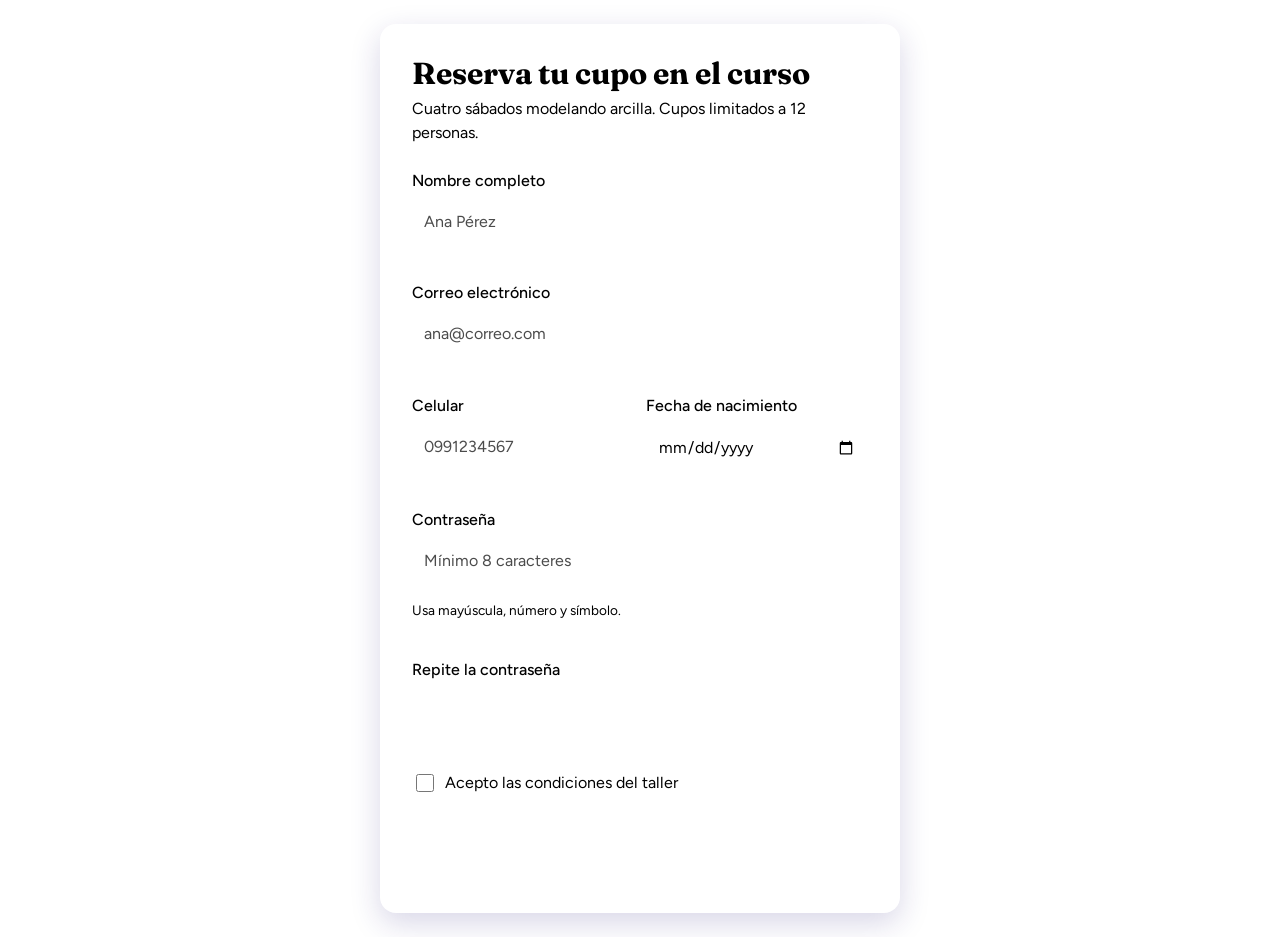
==== index.html @ e519cc18 "Cambio en html" ====
<!DOCTYPE html>
<html lang="es">
<head>
  <meta charset="UTF-8">
  <meta name="viewport" content="width=device-width, initial-scale=1">
  <title>Registro | Taller de Cerámica</title>
  <link rel="preconnect" href="https://fonts.googleapis.com">
  <link rel="preconnect" href="https://fonts.gstatic.com" crossorigin>
  <link href="https://fonts.googleapis.com/css2?family=Figtree:wght@400;500;700&family=Fraunces:opsz,wght@9..144,700&display=swap" rel="stylesheet">
  <link rel="stylesheet" href="style.css">
</head>
<body>
  <main class="card">
    <header>
      <h1>Reserva tu cupo en el curso</h1>
      <p>Cuatro sábados modelando arcilla. Cupos limitados a 12 personas.</p>
    </header>

    <form id="form" novalidate>
      <div class="field">
        <label for="nombre">Nombre completo</label>
        <input id="nombre" name="nombre" type="text" autocomplete="name" placeholder="Ana Pérez">
        <small class="error" aria-live="polite"></small>
      </div>

      <div class="field">
        <label for="correo">Correo electrónico</label>
        <input id="correo" name="correo" type="email" autocomplete="email" placeholder="ana@correo.com">
        <small class="error" aria-live="polite"></small>
      </div>

      <div class="row">
        <div class="field">
          <label for="telefono">Celular</label>
          <input id="telefono" name="telefono" type="tel" inputmode="numeric" placeholder="0991234567">
          <small class="error" aria-live="polite"></small>
        </div>
        <div class="field">
          <label for="nacimiento">Fecha de nacimiento</label>
          <input id="nacimiento" name="nacimiento" type="date">
          <small class="error" aria-live="polite"></small>
        </div>
      </div>

      <div class="field">
        <label for="clave">Contraseña</label>
        <input id="clave" name="clave" type="password" autocomplete="new-password" placeholder="Mínimo 8 caracteres">
        <div class="meter" aria-hidden="true"><span id="meter-bar"></span></div>
        <small class="hint" id="meter-text">Usa mayúscula, número y símbolo.</small>
        <small class="error" aria-live="polite"></small>
      </div>

      <div class="field">
        <label for="clave2">Repite la contraseña</label>
        <input id="clave2" name="clave2" type="password" autocomplete="new-password">
        <small class="error" aria-live="polite"></small>
      </div>

      <div class="field check">
        <label><input id="terminos" name="terminos" type="checkbox"> Acepto las condiciones del taller</label>
        <small class="error" aria-live="polite"></small>
      </div>

      <button type="submit">Reservar mi cupo</button>
    </form>

    <section id="exito" class="exito" hidden>
      <h2>¡Cupo reservado!</h2>
      <p id="exito-texto"></p>
      <button type="button" id="otro">Registrar a otra persona</button>
    </section>
  </main>
  <script src="script.js"></script>
</body>
</html>
---- style.css ----
#comentario
:root {
  --fondo: #e8e6fb;
  --tarjeta: #ffffff;
  --campo: #ffffff;
  --tinta: #1d1b3a;
  --suave: #62608a;
  --borde: #b4b1dc;
  --acento: #4f46e5;
  --acento-osc: #3b33c4;
  --error: #c62849;
  --ok: #148a5f;
  --radio: 10px;
}
@media (prefers-color-scheme: dark) {
  :root {
    --fondo: #12112a;
    --tarjeta: #1e1d3f;
    --campo: #151433;
    --tinta: #ecebff;
    --suave: #a9a7d4;
    --borde: #45437d;
    --acento: #7c75ff;
    --acento-osc: #968fff;
    --error: #ff7b95;
    --ok: #4fd8a2;
  }
  button { color: #12112a; }
}
* { box-sizing: border-box; }
body {
  margin: 0; min-height: 100vh; display: grid; place-items: center; padding: 24px 16px;
  background: var(--fondo); color: var(--tinta);
  font-family: "Figtree", system-ui, sans-serif; line-height: 1.5;
}
.card {
  width: 100%; max-width: 520px; background: var(--tarjeta); padding: 32px;
  border-radius: 16px; box-shadow: 0 10px 30px rgba(40, 30, 120, .18);
}
h1, h2 { font-family: "Fraunces", Georgia, serif; margin: 0 0 6px; line-height: 1.15; }
h1 { font-size: 1.9rem; }
header p { margin: 0 0 24px; color: var(--suave); }

.field { margin-bottom: 16px; }
.row { display: grid; grid-template-columns: 1fr 1fr; gap: 12px; }
label { display: block; font-weight: 500; margin-bottom: 6px; }
input[type="text"], input[type="email"], input[type="tel"], input[type="date"], input[type="password"] {
  width: 100%; padding: 11px 12px; font: inherit; color: var(--tinta); background: var(--campo);
  border: 1.5px solid var(--borde); border-radius: var(--radio); color-scheme: light dark;
}
input::placeholder { color: var(--suave); opacity: .7; }
input:focus-visible, button:focus-visible { outline: 3px solid color-mix(in srgb, var(--acento) 45%, transparent); outline-offset: 1px; }
input.invalid { border-color: var(--error); }
input.valid { border-color: var(--ok); }
.error { display: block; min-height: 1.2em; margin-top: 4px; color: var(--error); font-size: .85rem; }
.hint { color: var(--suave); font-size: .85rem; }

.meter { height: 6px; background: var(--borde); border-radius: 3px; margin-top: 8px; overflow: hidden; }
.meter span { display: block; height: 100%; width: 0; background: var(--error); transition: width .25s, background .25s; }

.check label { display: flex; gap: 8px; align-items: center; font-weight: 400; margin: 0; }
.check input { width: 18px; height: 18px; accent-color: var(--acento); }

button {
  width: 100%; padding: 13px; font: inherit; font-weight: 700; color: #fff; cursor: pointer;
  background: var(--acento); border: 0; border-radius: var(--radio); transition: background .15s;
}
button:hover { background: var(--acento-osc); }
.exito[hidden] { display: none; }
.exito { text-align: center; padding: 16px 0; }
.exito h2 { color: var(--ok); font-size: 1.6rem; }
.exito p { color: var(--suave); margin-bottom: 20px; }

@media (max-width: 480px) { .card { padding: 22px; } .row { grid-template-columns: 1fr; } }
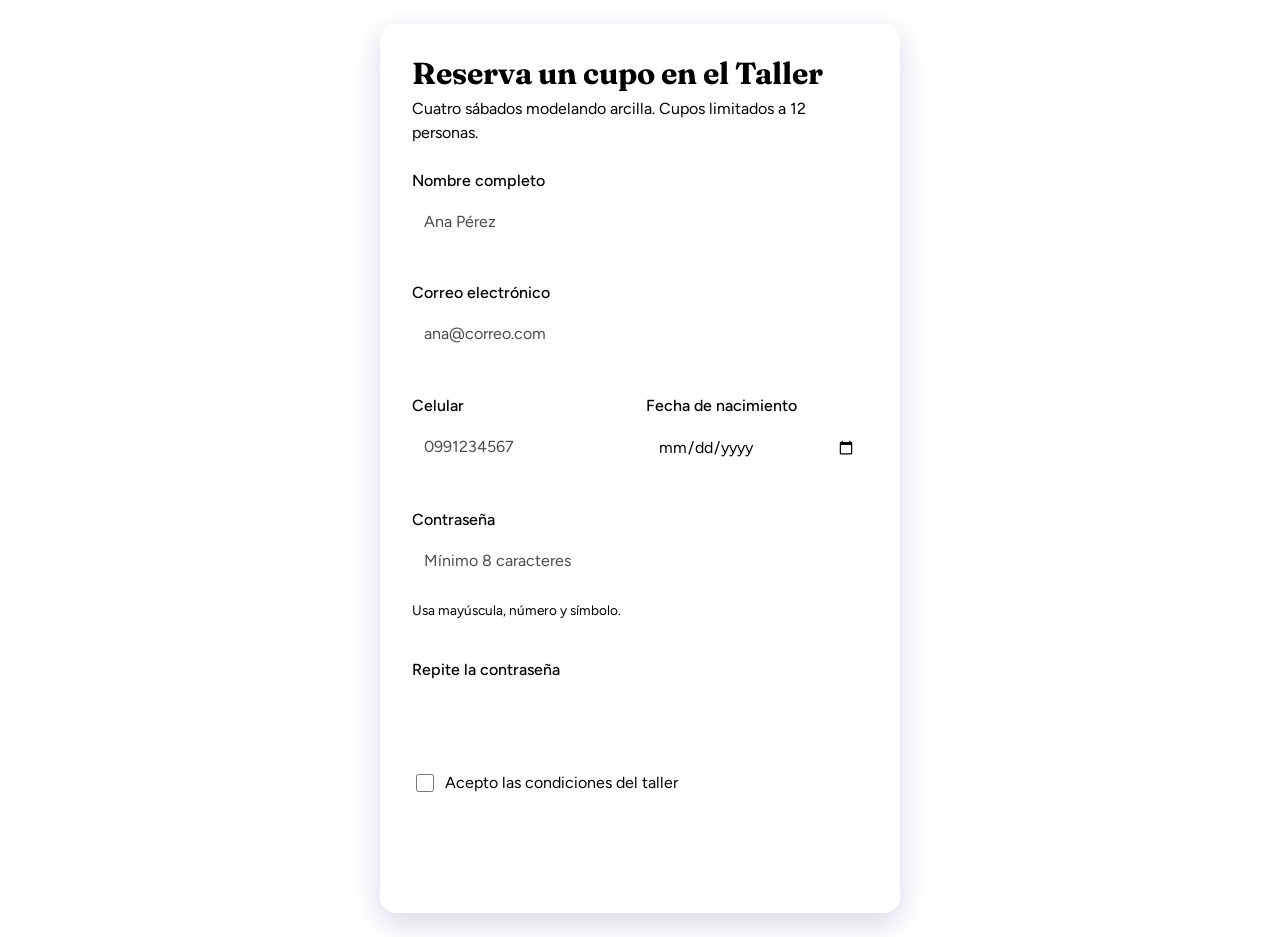
==== commit a29cb342: "Cambio de titulo" ====
--- a/index.html
+++ b/index.html
@@ -12,7 +12,7 @@
 <body>
   <main class="card">
     <header>
-      <h1>Reserva tu cupo en el curso</h1>
+      <h1>Reserva un cupo en el Taller</h1>
       <p>Cuatro sábados modelando arcilla. Cupos limitados a 12 personas.</p>
     </header>
 
